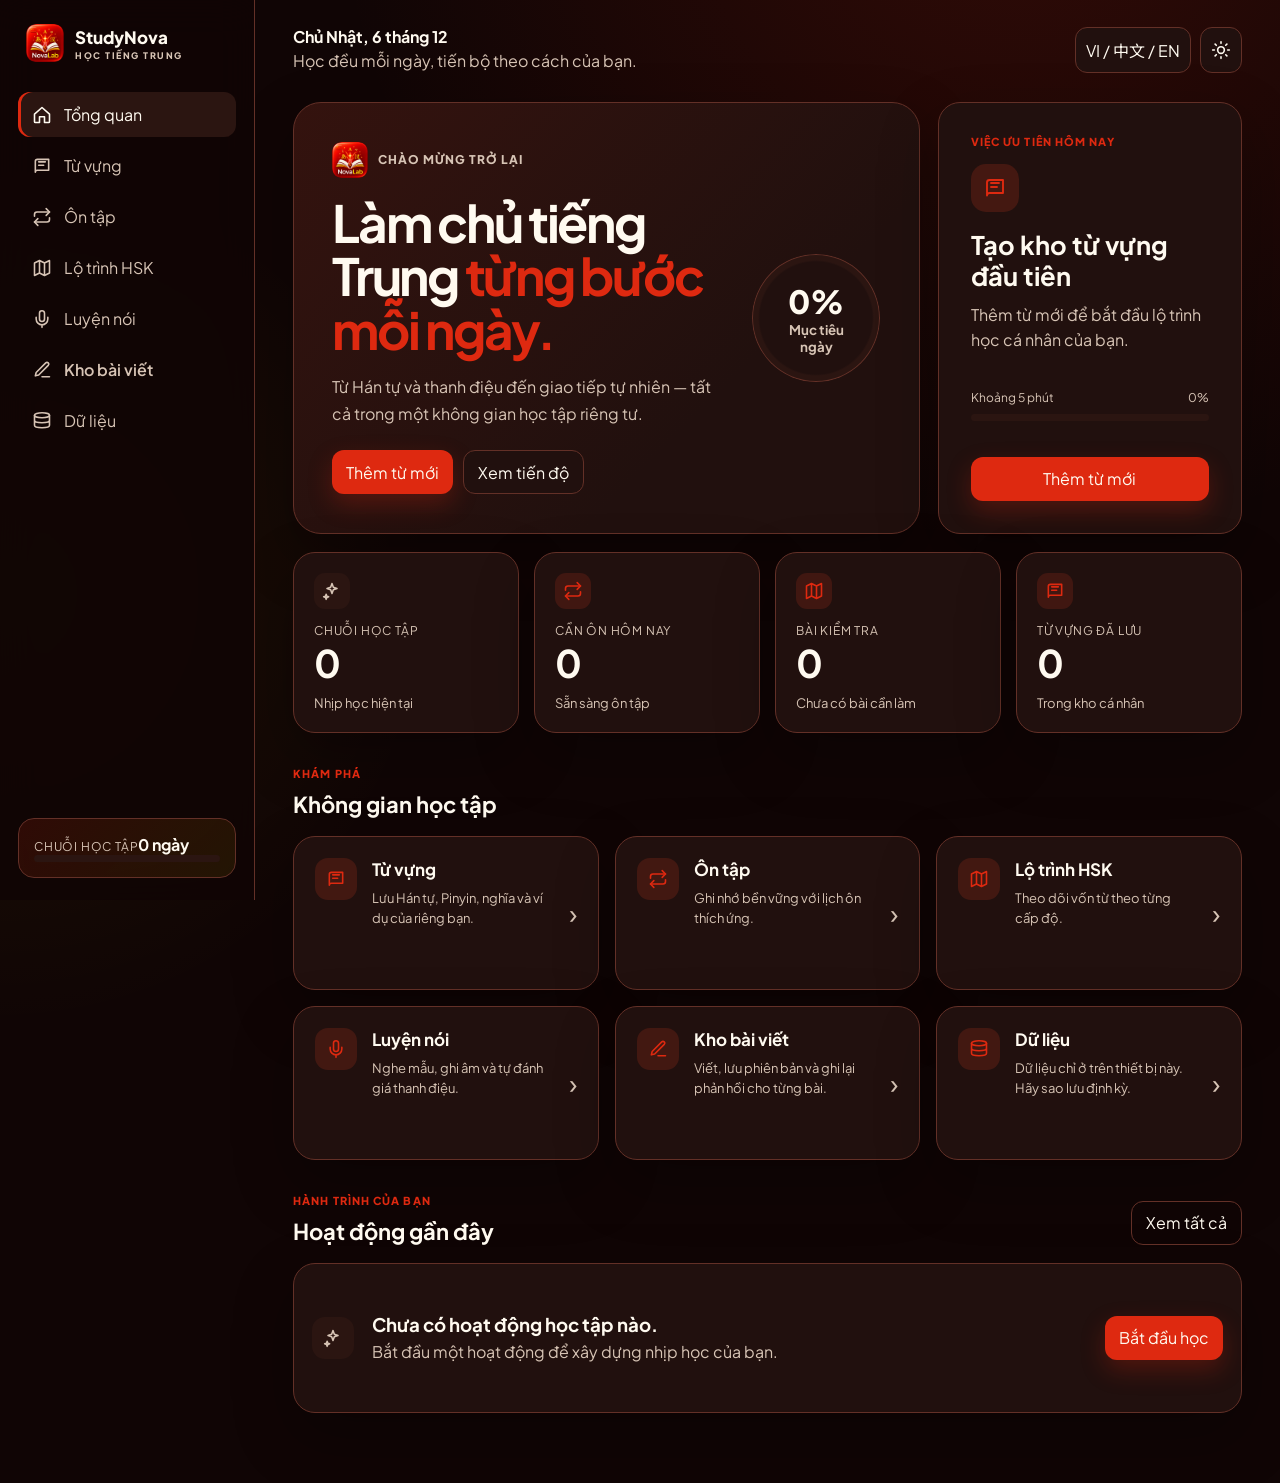
==== index.html @ 08e3bf05 "feat: add secure quick vocabulary import" ====
<!doctype html><html lang="vi"><head><meta charset="utf-8"><meta name="viewport" content="width=device-width,initial-scale=1"><meta name="theme-color" content="#DE2910"><meta name="description" content="StudyNova — học từ vựng, HSK, phát âm và viết tiếng Trung"><title>StudyNova</title><link rel="icon" type="image/png" sizes="192x192" href="novalab-chinese-4-icons/icon-192.png"><link rel="icon" type="image/png" sizes="512x512" href="novalab-chinese-4-icons/icon-512.png"><link rel="apple-touch-icon" sizes="180x180" href="novalab-chinese-4-icons/apple-touch-icon.png"><link rel="manifest" href="manifest.webmanifest"><link rel="stylesheet" href="assets/styles.css"><script src="assets/i18n.js"></script></head><body>
<div class="shell"><aside class="sidebar"><div class="brand"><img src="novalab-chinese-4-icons/icon-192.png" alt="NovaLab Chinese"><span>StudyNova<small data-brand-tagline>HỌC TIẾNG TRUNG</small></span></div><nav class="nav" data-nav></nav><div class="sidebar-foot"><div class="streak"><span class="label" data-t="home.streak">Chuỗi học tập</span><strong><span id="sideStreak">0</span> <span data-t="common.days">ngày</span></strong><div class="progress"><i id="weekProgress" style="width:0"></i></div></div></div></aside><main class="main"><header class="topbar"><div><b id="dateLabel"></b><p class="lead" data-t="home.localFirst">Học đều mỗi ngày, tiến bộ theo cách của bạn.</p></div><div class="top-actions"><div class="language-picker"><button class="icon-btn language-trigger" id="langBtn" data-t-title="common.language" data-t-aria-label="common.language" title="Ngôn ngữ" aria-expanded="false">VI / 中文 / EN</button><div class="language-menu" id="languageMenu" role="menu"><button data-language="vi" role="menuitemradio">Tiếng Việt</button><button data-language="zh" role="menuitemradio">中文</button><button data-language="en" role="menuitemradio">English</button></div></div><button class="icon-btn install-button" data-install-app hidden data-t="common.installApp" data-t-aria-label="common.installApp">Cài ứng dụng</button><button class="icon-btn" id="themeBtn" data-t-title="common.theme" data-t-aria-label="common.changeTheme" title="Giao diện" aria-label="Đổi giao diện"></button></div></header>
<section id="home" class="page active home-page">
  <div class="home-top">
    <article class="home-hero">
      <div class="home-hero-copy">
        <div class="hero-brand"><img src="novalab-chinese-4-icons/icon-192.png" alt=""><span data-t="home.welcome">CHÀO MỪNG TRỞ LẠI</span></div>
        <h1><span data-t="home.learnChinese">Làm chủ tiếng Trung</span> <span class="brand-accent" data-t="home.oneStep">từng bước mỗi ngày.</span></h1>
        <p class="lead" data-t="home.heroText">Từ Hán tự và thanh điệu đến giao tiếp tự nhiên — tất cả trong một không gian học tập riêng tư.</p>
        <div class="actions"><button class="btn primary" id="heroPrimary"></button><button class="btn" id="viewProgress" data-t="home.viewProgress">Xem tiến độ</button></div>
      </div>
      <div class="daily-ring" id="dailyRing" aria-label=""><span id="dailyPercent">0%</span><small data-t="home.dailyGoal">Mục tiêu ngày</small></div>
    </article>
    <aside class="priority-card card" id="priorityCard"></aside>
  </div>
  <div class="home-stats" id="homeStats"></div>
  <section class="home-section" id="learningSpaces"><div class="section-head"><div><span class="eyebrow" data-t="home.explore">Khám phá</span><h2 data-t="home.spaces">Không gian học tập</h2></div></div><div class="learning-grid" id="featureGrid"></div></section>
  <section class="home-section recent-section"><div class="section-head"><div><span class="eyebrow" data-t="home.yourJourney">Hành trình của bạn</span><h2 data-t="home.recentActivity">Hoạt động gần đây</h2></div><button class="btn ghost" id="viewAllActivity" data-t="home.viewAll">Xem tất cả</button></div><div class="card recent-card" id="recentActivity"></div></section>
</section>
<section id="learning" class="page"><div class="learning-intro card"><img class="learning-logo" src="novalab-chinese-4-icons/icon-192.png" alt="NovaLab Chinese"><span class="eyebrow" data-t="learning.eyebrow">TRUNG TÂM HỌC TẬP</span><h1 data-t="learning.title">Bạn muốn học gì hôm nay?</h1><p class="lead" data-t="learning.description">Chọn một không gian phù hợp với mục tiêu của bạn.</p></div><div class="section-head"><h2 data-t="home.spaces">Không gian học tập</h2></div><div class="learning-grid" id="learningCenterGrid"></div></section>
<section id="vocab" class="page"><div class="section-head"><div><h1 data-t="vocabulary.title">Từ vựng</h1><p class="lead" data-t="vocabulary.description">Lưu Hán tự, Pinyin, nghĩa và ví dụ của riêng bạn.</p></div><button class="btn primary" id="openWord" data-t="home.addWord">Thêm từ mới</button></div><input class="input" id="search" data-t-placeholder="vocabulary.search" placeholder="Tìm Hán tự, Pinyin hoặc nghĩa..."><div class="word-list" id="wordList"></div></section>
<section id="review" class="page"><div class="section-head"><div><h1 data-t="review.title">Ôn tập thông minh</h1><p class="lead" data-t="review.description">Ghi nhớ bền vững với lịch ôn thích ứng.</p></div></div><div class="card quiz" id="quizBox"></div></section>
<section id="hsk" class="page"><h1 data-t="hsk.title">Lộ trình HSK</h1><p class="lead" data-t="hsk.description">Theo dõi vốn từ theo từng cấp độ.</p><div class="grid" id="hskGrid" style="margin-top:24px"></div></section>
<section id="speaking" class="page"><h1 data-t="speaking.title">Phòng luyện nói</h1><p class="lead" data-t="speaking.description">Nghe mẫu, ghi âm và tự đánh giá thanh điệu.</p><div class="card" style="margin-top:24px"><div class="field"><label data-t="speaking.prompt">Câu luyện tập</label><select class="input" id="phrase"><option>你好，很高兴认识你。|Nǐ hǎo, hěn gāoxìng rènshi nǐ.</option><option>我每天都学习中文。|Wǒ měitiān dōu xuéxí Zhōngwén.</option><option>请问，地铁站怎么走？|Qǐngwèn, dìtiě zhàn zěnme zǒu?</option></select></div><h2 id="phraseHanzi" style="margin-top:28px"></h2><p class="pinyin" id="phrasePinyin"></p><div class="actions"><button class="btn primary" id="speakBtn" data-t="speaking.listen">Nghe mẫu</button><button class="btn" id="recordBtn" data-t="speaking.record">Ghi âm</button></div><div id="audioBox" style="margin-top:16px"></div></div></section>
<section id="data" class="page"><h1 data-t="data.title">Dữ liệu & sao lưu</h1><p class="lead" data-t="data.description">Dữ liệu chỉ ở trên thiết bị này. Hãy sao lưu định kỳ.</p><div class="grid" style="margin-top:24px"><div class="card"><h3 data-t="data.export">Xuất bản sao lưu</h3><p class="muted" data-t="data.exportDescription">Bao gồm từ vựng, bài viết và thiết lập.</p><button class="btn primary" id="exportBtn" data-t="data.download">Tải tệp JSON</button></div><div class="card"><h3 data-t="data.restore">Khôi phục dữ liệu</h3><p class="muted" data-t="data.restoreDescription">Nhập tệp sao lưu; dữ liệu hiện có được hợp nhất an toàn.</p><label class="btn"><span data-t="data.chooseFile">Chọn tệp</span><input type="file" id="importFile" accept="application/json" hidden></label></div><div class="card"><h3 data-t="data.storage">Lưu trữ trên thiết bị</h3><p class="muted" data-t="data.storageDescription">Lớp lưu trữ tách biệt, sẵn sàng mở rộng đồng bộ đám mây sau này.</p><b id="storageInfo"></b></div></div></section>
</main></div><nav class="mobile-nav" data-mobile-nav></nav><div class="toast" id="toast"></div>
<div class="modal" id="installModal" role="dialog" aria-modal="true" aria-labelledby="installTitle"><div class="modal-box install-dialog"><div class="section-head"><h2 id="installTitle" data-t="common.installTitle">Cài StudyNova Chinese</h2><button class="icon-btn" data-install-close data-t-aria-label="common.close" aria-label="Đóng">×</button></div><p class="lead" data-t="common.installInstructions">Để cài ứng dụng: nhấn nút Chia sẻ, sau đó chọn “Thêm vào Màn hình chính”.</p><div class="actions"><button class="btn primary" data-install-close data-t="common.close">Đóng</button></div></div></div><div class="action-sheet" id="addActionSheet" role="dialog" aria-modal="true" aria-labelledby="addActionTitle"><div class="action-sheet-box"><h2 id="addActionTitle" data-qi-t="addVocabulary">Thêm từ vựng</h2><button class="action-option" id="actionSingle"><span class="badge"><svg class="icon" viewBox="0 0 24 24"><path d="M12 5v14M5 12h14"/></svg></span><span data-qi-t="single">Thêm một từ</span></button><button class="action-option" id="actionQuick"><span class="badge"><svg class="icon" viewBox="0 0 24 24"><path d="M4 6h16M4 12h16M4 18h10"/></svg></span><span data-qi-t="title">Nhập nhanh</span></button><button class="action-option" id="actionImage"><span class="badge"><svg class="icon" viewBox="0 0 24 24"><rect x="3" y="4" width="18" height="16" rx="2"/><circle cx="9" cy="10" r="2"/><path d="m21 15-5-5L5 20"/></svg></span><span data-qi-t="imageImport">Nhập từ ảnh</span></button><button class="btn" data-action-close data-qi-t="close">Đóng</button></div></div>
<div class="modal quick-import-modal" id="quickImportModal" role="dialog" aria-modal="true" aria-labelledby="quickImportTitle"><div class="modal-box quick-import-box"><div class="section-head"><div><h2 id="quickImportTitle" data-qi-t="title">Nhập nhanh</h2><p class="lead" data-qi-t="description">Dán tối đa 200 mục, mỗi mục trên một dòng.</p></div><button class="icon-btn" data-quick-close data-qi-aria="close" aria-label="Đóng">×</button></div><div class="format-tabs" aria-label="Formats"><span data-qi-t="shortFormat">3 trường</span><span data-qi-t="standardFormat">5 trường</span><span data-qi-t="fullFormat">8 trường</span></div><div class="quick-input-wrap"><textarea class="input" id="quickImportInput" spellcheck="false" data-qi-placeholder="placeholder" placeholder="Hán tự | pinyin | nghĩa"></textarea><span id="quickLineCount">0 / 200</span></div><div class="quick-toolbar"><button class="btn" id="quickPaste" data-qi-t="paste">Dán</button><button class="btn" id="quickExample" data-qi-t="showExample">Xem ví dụ</button><button class="btn" id="quickClear" data-qi-t="clear">Xóa nội dung</button><button class="btn primary" id="quickPreview" data-qi-t="preview">Xem trước</button></div><div class="qi-summary" id="quickImportSummary" aria-live="polite"></div><section id="quickPreviewSection" hidden><div class="quick-filters"><button class="btn" data-quick-filter="all" data-qi-t="filterAll">Tất cả</button><button class="btn" data-quick-filter="valid" data-qi-t="filterValid">Hợp lệ</button><button class="btn" data-quick-filter="invalid" data-qi-t="filterInvalid">Lỗi</button><button class="btn" data-quick-filter="duplicate" data-qi-t="filterDuplicate">Trùng</button></div><div class="qi-preview-head"><span data-qi-t="status">Trạng thái</span><span data-qi-t="hanzi">Hán tự</span><span data-qi-t="pinyin">Pinyin</span><span data-qi-t="meaning">Nghĩa</span><span data-qi-t="topic">Chủ đề</span><span data-qi-t="partOfSpeech">Từ loại</span><span data-qi-t="hsk">HSK</span><span data-qi-t="example">Ví dụ</span><span data-qi-t="exampleTranslation">Dịch câu</span><span data-qi-t="actions">Hành động</span></div><div class="qi-preview" id="quickImportPreview"></div></section><div class="quick-footer"><button class="btn" data-quick-close data-qi-t="cancel">Hủy</button><button class="btn primary" id="quickImportCommit" data-qi-t="import">Nhập dữ liệu</button></div></div></div>
<div class="modal" id="imageImportModal" role="dialog" aria-modal="true" aria-labelledby="imageImportTitle"><div class="modal-box image-import-box"><div class="section-head"><div><h2 id="imageImportTitle" data-qi-t="imageImport">Nhập từ ảnh</h2><p class="lead" data-qi-t="imageGuide">Tải ảnh lên ChatGPT, dùng prompt dưới đây rồi dán kết quả trở lại.</p></div><button class="icon-btn" data-image-close data-qi-aria="close" aria-label="Đóng">×</button></div><label class="field"><span data-qi-t="promptLabel">Prompt mẫu</span><textarea class="input prompt-box" id="imagePrompt" readonly></textarea></label><button class="btn" id="copyImagePrompt" data-qi-t="copyPrompt">Sao chép prompt</button><label class="field"><span data-qi-t="pasteResult">Dán kết quả từ ChatGPT</span><textarea class="input" id="imageResult" spellcheck="false" data-qi-placeholder="placeholder"></textarea></label><div class="quick-footer"><button class="btn" data-image-close data-qi-t="cancel">Hủy</button><button class="btn primary" id="sendToQuick" data-qi-t="sendToQuick">Đưa vào Nhập nhanh</button></div></div></div>
<div class="modal" id="wordModal"><div class="modal-box"><div class="section-head"><h2 data-t="vocabulary.newWord">Từ mới</h2><button class="icon-btn" data-close data-t-aria-label="common.close" aria-label="Đóng">×</button></div><form id="wordForm" class="form-grid"><div class="field"><label>汉字</label><input class="input" name="hanzi" required></div><div class="field"><label>Pinyin</label><input class="input" name="pinyin" required></div><div class="field full"><label data-t="vocabulary.meaning">Nghĩa</label><input class="input" name="meaning" required></div><div class="field"><label>HSK</label><select class="input" name="hsk"><option value="1">HSK 1</option><option value="2">HSK 2</option><option value="3">HSK 3</option><option value="4">HSK 4</option><option value="5">HSK 5</option><option value="6">HSK 6</option></select></div><div class="field"><label data-t="vocabulary.topic">Chủ đề</label><input class="input" name="topic"></div><div class="field full"><label data-t="vocabulary.example">Ví dụ</label><textarea class="input" name="example"></textarea></div><div class="field full"><button class="btn primary" type="submit" data-t="vocabulary.save">Lưu từ</button></div></form></div></div>
<script src="assets/pwa.js"></script><script src="assets/quick-import.js"></script><script src="assets/app.js"></script></body></html>
---- assets/styles.css ----
@import url('https://fonts.googleapis.com/css2?family=Noto+Sans+SC:wght@400;500;600;700;800&family=Plus+Jakarta+Sans:wght@400;500;600;700;800&display=swap');
:root,[data-theme="dark"]{--bg:#100505;--bg-elevated:#180807;--surface:#21100e;--surface-2:#2b1511;--primary:#de2910;--primary-hover:#f13a20;--primary-pressed:#b91e0c;--accent:#ffde00;--accent-soft:#ffe866;--text:#fffaf0;--text-muted:#d7c4b5;--border:#633027;--focus:#ffde00;--surface2:var(--surface-2);--muted:var(--text-muted);--line:var(--border);--pink:#ffde00;--cyan:#ffe866;--green:#34d399;--danger:#fb7185;--shadow:0 24px 60px rgba(0,0,0,.28);--radius:22px}[data-theme="light"],body.light{--bg:#fff8f2;--bg-elevated:#ffffff;--surface:#fffdf9;--surface-2:#fbe9df;--primary:#cf2310;--primary-hover:#e9321b;--primary-pressed:#a91809;--accent:#b88600;--accent-soft:#fff0a6;--text:#2b100b;--text-muted:#75584f;--border:#e5b8aa;--focus:#b88600;--surface2:var(--surface-2);--muted:var(--text-muted);--line:var(--border);--shadow:0 24px 55px rgba(73,21,12,.1)}*{box-sizing:border-box}html{scroll-behavior:smooth}body{margin:0;font-family:"Plus Jakarta Sans",Manrope,"Noto Sans SC",sans-serif;background:radial-gradient(circle at 80% -10%,rgba(222,41,16,.16),transparent 36%),radial-gradient(circle at 0 40%,rgba(255,222,0,.06),transparent 28%),var(--bg);color:var(--text);min-height:100vh}button,input,select,textarea{font:inherit}.icon{width:20px;height:20px;fill:none;stroke:currentColor;stroke-width:1.9;stroke-linecap:round;stroke-linejoin:round}.shell{display:grid;grid-template-columns:255px 1fr;min-height:100vh}.sidebar{position:sticky;top:0;height:100vh;border-right:1px solid var(--line);padding:24px 18px;background:color-mix(in srgb,var(--bg) 88%,transparent);backdrop-filter:blur(18px)}.brand{display:flex;align-items:center;gap:11px;font-weight:800;font-size:17px;margin:0 8px 30px}.brand img{width:38px;height:38px}.brand small{display:block;color:var(--muted);font-size:9px;letter-spacing:1.5px;margin-top:2px}.nav{display:grid;gap:6px}.nav button,.nav a{border:0;background:transparent;color:var(--muted);display:flex;align-items:center;gap:12px;padding:12px 14px;border-radius:12px;text-decoration:none;cursor:pointer;font-weight:600;text-align:left}.nav button:hover,.nav button.active,.nav a:hover{color:var(--text);background:var(--surface2)}.nav button.active{box-shadow:inset 3px 0 var(--primary)}.sidebar-foot{position:absolute;bottom:22px;left:18px;right:18px}.streak{padding:15px;border:1px solid var(--line);border-radius:16px;background:linear-gradient(135deg,rgba(222,41,16,.15),rgba(255,222,0,.08))}.main{padding:26px 38px 70px;max-width:1500px;width:100%;margin:auto}.topbar{display:flex;justify-content:space-between;align-items:center;margin-bottom:28px}.top-actions{display:flex;gap:9px}.icon-btn,.btn{border:1px solid var(--line);background:var(--surface);color:var(--text);border-radius:12px;padding:10px 14px;display:inline-flex;align-items:center;justify-content:center;gap:8px;cursor:pointer;text-decoration:none;font-weight:700}.icon-btn{padding:10px}.btn.primary{border:0;background:var(--primary);color:#fffaf0;box-shadow:0 10px 25px rgba(222,41,16,.25)}.btn.ghost{background:transparent}.page{display:none;animation:rise .3s ease}.page.active{display:block}@keyframes rise{from{opacity:0;transform:translateY(6px)}}h1{font-size:clamp(29px,4vw,46px);letter-spacing:-1.8px;margin:0 0 9px}h2{font-size:22px;margin:0}h3{margin:0 0 8px}.lead{color:var(--muted);margin:0;line-height:1.7}.hero{display:grid;grid-template-columns:1.4fr .7fr;gap:20px;padding:30px;border:1px solid var(--line);border-radius:28px;background:linear-gradient(125deg,rgba(222,41,16,.14),rgba(17,21,33,.4) 50%,rgba(255,222,0,.06));overflow:hidden}.hero-word{font:800 110px "Noto Sans SC";line-height:1;color:transparent;-webkit-text-stroke:1px rgba(255,255,255,.23);text-align:center}.actions{display:flex;flex-wrap:wrap;gap:10px;margin-top:23px}.stats{display:grid;grid-template-columns:repeat(4,1fr);gap:15px;margin:20px 0}.card{background:var(--surface);border:1px solid var(--line);border-radius:var(--radius);padding:21px;box-shadow:var(--shadow)}.stat strong{font-size:28px;display:block;margin:8px 0}.label{font-size:12px;color:var(--muted);text-transform:uppercase;letter-spacing:.8px}.grid{display:grid;grid-template-columns:repeat(3,1fr);gap:16px}.feature{cursor:pointer;transition:.2s}.feature:hover{transform:translateY(-3px);border-color:color-mix(in srgb,var(--primary) 50%,var(--line))}.feature .badge{width:42px;height:42px;display:grid;place-items:center;border-radius:13px;background:rgba(222,41,16,.15);color:var(--accent-soft);margin-bottom:20px}.feature p{color:var(--muted);font-size:14px;line-height:1.55}.section-head{display:flex;justify-content:space-between;align-items:center;margin-bottom:18px}.form-grid{display:grid;grid-template-columns:repeat(2,1fr);gap:13px}.field{display:grid;gap:7px}.field.full{grid-column:1/-1}.field label{color:var(--muted);font-size:12px;font-weight:700}.input{width:100%;border:1px solid var(--line);background:var(--surface2);color:var(--text);border-radius:12px;padding:12px 13px;outline:none}.input:focus{border-color:var(--primary)}textarea.input{min-height:100px;resize:vertical}.word-list{display:grid;gap:10px;margin-top:18px}.word-row{display:grid;grid-template-columns:1.2fr 1fr 1.5fr auto;align-items:center;gap:12px;padding:14px 16px;background:var(--surface);border:1px solid var(--line);border-radius:15px}.hanzi{font:700 21px "Noto Sans SC"}.pinyin{color:var(--cyan)}.muted{color:var(--muted)}.progress{height:7px;background:var(--surface2);border-radius:9px;overflow:hidden}.progress i{height:100%;display:block;background:linear-gradient(90deg,var(--primary),var(--accent));border-radius:9px}.empty{text-align:center;padding:45px;color:var(--muted)}.empty .empty-icon{width:58px;height:58px;margin:auto auto 14px;border-radius:18px;background:var(--surface2);display:grid;place-items:center}.empty .icon{width:28px;height:28px}.toast{position:fixed;right:24px;bottom:24px;background:var(--text);color:var(--bg);padding:13px 18px;border-radius:13px;font-weight:700;box-shadow:var(--shadow);transform:translateY(90px);opacity:0;transition:.25s;z-index:20}.toast.show{transform:none;opacity:1}.modal{position:fixed;inset:0;background:rgba(0,0,0,.58);display:none;place-items:center;padding:20px;z-index:30;backdrop-filter:blur(8px)}.modal.open{display:grid}.modal-box{max-width:620px;width:100%;background:var(--surface);border:1px solid var(--line);border-radius:24px;padding:25px;max-height:90vh;overflow:auto}.quiz{text-align:center;padding:40px}.quiz .hanzi{font-size:70px}.mobile-nav{display:none}.vault-layout{display:grid;grid-template-columns:1fr 1fr;gap:18px}.essay{white-space:pre-wrap;line-height:1.8}@media(max-width:900px){.shell{display:block}.sidebar{display:none}.main{padding:20px 18px 100px}.hero{grid-template-columns:1fr}.hero-word{display:none}.stats{grid-template-columns:repeat(2,1fr)}.grid{grid-template-columns:1fr 1fr}.mobile-nav{position:fixed;display:flex;bottom:0;left:0;right:0;z-index:10;background:color-mix(in srgb,var(--bg) 92%,transparent);border-top:1px solid var(--line);backdrop-filter:blur(16px);justify-content:space-around;padding:8px}.mobile-nav button{background:transparent;border:0;color:var(--muted);padding:7px;display:grid;justify-items:center;gap:3px;font-size:9px}.mobile-nav .icon{width:21px}.mobile-nav button.active{color:var(--primary)}}@media(max-width:600px){.grid,.form-grid,.vault-layout{grid-template-columns:1fr}.field.full{grid-column:auto}.word-row{grid-template-columns:1fr auto}.word-row .meaning{grid-column:1/-1}.stats{gap:9px}.card{padding:17px}.topbar .lead{display:none}}

.brand img{object-fit:contain;border-radius:9px}.brand-accent{color:var(--primary)}.btn,.icon-btn,.nav button,.language-menu button{min-height:44px;font:inherit}.btn:hover,.icon-btn:hover{border-color:var(--primary);background:var(--surface-2)}.btn.primary:hover{background:var(--primary-hover)}.btn.primary:active{background:var(--primary-pressed)}button:disabled{opacity:.48;cursor:not-allowed}.btn:focus-visible,.icon-btn:focus-visible,.nav button:focus-visible,.nav a:focus-visible,.input:focus-visible,.language-menu button:focus-visible{outline:3px solid var(--focus);outline-offset:2px}.language-picker{position:relative}.language-menu{display:none;position:absolute;right:0;top:calc(100% + 8px);z-index:40;min-width:170px;padding:6px;border:1px solid var(--border);border-radius:14px;background:var(--surface);box-shadow:var(--shadow)}.language-menu.open{display:grid}.language-menu button{border:0;border-radius:9px;padding:9px 12px;text-align:left;color:var(--text);background:transparent;cursor:pointer}.language-menu button[aria-checked="true"]{background:var(--surface-2);box-shadow:inset 3px 0 var(--primary)}.install-button{white-space:nowrap}.install-button[hidden]{display:none}.install-dialog{max-width:520px}.offline{min-height:100vh;display:grid;place-content:center;justify-items:center;gap:18px;padding:24px;text-align:center}.offline img{width:128px;height:128px;object-fit:contain;border-radius:24px}:lang(zh),[lang="zh-CN"]{font-family:"Noto Sans SC","Microsoft YaHei","PingFang SC",sans-serif}@media(max-width:600px){.language-trigger{width:44px;overflow:hidden;font-size:0}.language-trigger:before{content:"文";font:700 16px "Noto Sans SC",sans-serif}.install-button{font-size:12px;padding:8px}.top-actions{gap:6px}.topbar{align-items:flex-start}}
/* Home dashboard */
.home-page,.home-page *,.home-top>*,.home-section,.learning-grid>*{min-width:0}.home-page{max-width:100%;overflow-wrap:anywhere}.home-top{display:grid;grid-template-columns:repeat(12,minmax(0,1fr));gap:18px;align-items:stretch}.home-hero{grid-column:span 8;display:grid;grid-template-columns:minmax(0,1fr) auto;align-items:center;gap:24px;padding:clamp(24px,3vw,42px);border:1px solid var(--border);border-radius:28px;background:linear-gradient(135deg,color-mix(in srgb,var(--primary) 10%,var(--surface)),var(--surface) 68%);box-shadow:var(--shadow);overflow:hidden}.home-hero-copy{max-width:720px}.hero-brand{display:flex;align-items:center;gap:10px;color:var(--text-muted);font-size:12px;font-weight:800;letter-spacing:.08em}.hero-brand img{width:36px;height:36px;object-fit:contain;border-radius:9px}.home-hero h1{max-width:780px;margin:18px 0 16px;font-size:clamp(2rem,4vw,3.75rem);line-height:1.05;letter-spacing:-.045em}.home-hero .lead{max-width:64ch;display:-webkit-box;-webkit-box-orient:vertical;-webkit-line-clamp:3;overflow:hidden}.daily-ring{--daily-progress:0deg;width:clamp(112px,10vw,144px);aspect-ratio:1;display:grid;place-content:center;justify-items:center;flex:none;border-radius:50%;background:radial-gradient(circle,var(--surface) 62%,transparent 64%),conic-gradient(var(--primary) var(--daily-progress),var(--surface-2) 0);box-shadow:inset 0 0 0 1px var(--border)}.daily-ring:after{content:"";position:absolute}.daily-ring span{font-size:clamp(22px,3vw,32px);font-weight:800}.daily-ring small{max-width:78px;text-align:center;color:var(--text-muted);font-weight:700}.daily-ring.complete{background:radial-gradient(circle,var(--surface) 62%,transparent 64%),conic-gradient(var(--accent) var(--daily-progress),var(--surface-2) 0)}.priority-card{grid-column:span 4;display:flex;flex-direction:column;align-items:flex-start;padding:clamp(22px,2.5vw,32px)}.eyebrow{display:block;margin-bottom:10px;color:var(--primary);font-size:11px;font-weight:800;letter-spacing:.1em;text-transform:uppercase}.priority-icon{width:48px;height:48px;display:grid;place-items:center;margin:6px 0 18px;border-radius:15px;background:color-mix(in srgb,var(--primary) 14%,var(--surface-2));color:var(--primary)}.priority-icon .icon{width:24px;height:24px}.priority-card h2{font-size:clamp(20px,2vw,27px);line-height:1.2}.priority-card>p{display:-webkit-box;margin:10px 0 20px;line-height:1.6;-webkit-box-orient:vertical;-webkit-line-clamp:2;overflow:hidden}.priority-meta{width:100%;display:flex;justify-content:space-between;gap:12px;margin-top:auto;margin-bottom:9px;color:var(--text-muted);font-size:12px}.priority-card>.progress{width:100%;margin-bottom:18px}.priority-action{width:100%;margin-top:auto}.home-stats{display:grid;grid-template-columns:repeat(4,minmax(0,1fr));gap:15px;margin:18px 0 34px}.home-stat{min-height:168px;display:flex;flex-direction:column;align-items:flex-start;padding:20px;text-align:left;color:var(--text);font:inherit;cursor:pointer;transition:transform .2s ease,border-color .2s ease,background .2s ease}.home-stat:hover{transform:translateY(-2px);border-color:color-mix(in srgb,var(--primary) 55%,var(--border))}.home-stat .stat-icon{width:36px;height:36px;display:grid;place-items:center;margin-bottom:14px;border-radius:11px;background:color-mix(in srgb,var(--primary) 12%,var(--surface-2));color:var(--primary)}.home-stat .stat-icon.inactive{color:var(--text-muted);background:var(--surface-2)}.home-stat strong{margin:6px 0 12px;font-size:clamp(28px,3vw,38px);line-height:1}.home-stat>.muted{margin-top:auto;font-size:13px;line-height:1.4}.home-section{margin-top:34px}.home-section .section-head{align-items:end}.learning-grid{display:grid;grid-template-columns:repeat(3,minmax(0,1fr));gap:16px}.feature{width:100%;min-height:154px;display:grid;grid-template-columns:auto minmax(0,1fr) auto;align-items:start;gap:15px;padding:21px;text-align:left;color:var(--text);font:inherit}.feature .badge{grid-column:1;width:42px;height:42px;margin:0;display:grid;place-items:center;border-radius:13px;background:color-mix(in srgb,var(--primary) 13%,var(--surface-2));color:var(--primary)}.feature-copy{display:flex;min-width:0;flex-direction:column;gap:8px}.feature-copy strong{font-size:17px}.feature-copy>span{display:-webkit-box;color:var(--text-muted);font-size:13px;line-height:1.55;-webkit-box-orient:vertical;-webkit-line-clamp:2;overflow:hidden}.feature-arrow{align-self:center;color:var(--text-muted);font-size:28px;transition:transform .2s ease}.feature:hover{transform:translateY(-2px)}.feature:hover .feature-arrow{transform:translateX(2px);color:var(--primary)}.recent-card{min-height:150px;padding:18px}.recent-empty{min-height:112px;display:grid;grid-template-columns:auto minmax(0,1fr) auto;align-items:center;gap:18px}.recent-empty .badge,.activity-item .badge{width:42px;height:42px;display:grid;place-items:center;border-radius:13px;background:var(--surface-2);color:var(--text-muted)}.recent-empty h3,.recent-empty p{margin:0}.recent-empty p{margin-top:5px}.activity-list{display:grid}.activity-item{display:grid;grid-template-columns:auto minmax(0,1fr) auto;align-items:center;gap:14px;padding:12px}.activity-item+.activity-item{border-top:1px solid var(--border)}.activity-item>div{display:grid;gap:4px}.activity-item>div span,.activity-item time{color:var(--text-muted);font-size:12px}.learning-intro{margin-bottom:28px;padding:clamp(24px,4vw,44px);background:linear-gradient(135deg,color-mix(in srgb,var(--primary) 9%,var(--surface)),var(--surface))}.learning-logo{width:58px;height:58px;margin-bottom:18px;object-fit:contain;border-radius:14px}.learning-intro h1{max-width:850px}.learning-intro .lead{max-width:65ch}
@media(max-width:1100px){.home-hero{grid-column:span 7}.priority-card{grid-column:span 5}.daily-ring{display:none}.learning-grid{grid-template-columns:repeat(2,minmax(0,1fr))}}
@media(max-width:760px){.home-top{grid-template-columns:1fr}.home-hero,.priority-card{grid-column:1}.home-hero{grid-template-columns:1fr;padding:24px}.daily-ring{display:none}.home-stats{grid-template-columns:repeat(2,minmax(0,1fr))}.learning-grid{grid-template-columns:repeat(2,minmax(0,1fr))}.recent-empty{grid-template-columns:auto minmax(0,1fr)}.recent-empty .btn{grid-column:1/-1;width:100%}}
@media(max-width:480px){.home-hero h1{font-size:clamp(2rem,12vw,2.65rem)}.home-hero .actions{display:grid}.home-hero .btn{width:100%}.home-stats{gap:9px}.home-stat{min-height:158px;padding:15px}.learning-grid{grid-template-columns:1fr}.feature{min-height:136px}.section-head{gap:10px}.recent-section .section-head{align-items:flex-end}.recent-section .section-head .btn{padding-inline:10px}}
@media(prefers-reduced-motion:reduce){html{scroll-behavior:auto}.page,.feature,.feature-arrow,.home-stat,.btn,.icon-btn{animation:none!important;transition:none!important}}
@media(max-width:1180px){.home-top{grid-template-columns:1fr}.home-hero,.priority-card{grid-column:1}.priority-card{min-height:0}}
@media(max-width:1050px){.home-stats{grid-template-columns:repeat(2,minmax(0,1fr))}}

/* Quick vocabulary import */
.action-sheet{position:fixed;inset:0;z-index:35;display:none;align-items:flex-end;justify-content:center;padding:20px 20px 84px;background:rgba(0,0,0,.5);backdrop-filter:blur(5px)}.action-sheet.open{display:flex}.action-sheet-box{width:min(440px,100%);display:grid;gap:8px;padding:18px;border:1px solid var(--border);border-radius:22px;background:var(--surface);box-shadow:var(--shadow)}.action-sheet-box h2{padding:4px 4px 10px}.action-option{min-height:56px;display:flex;align-items:center;gap:13px;padding:10px 12px;border:1px solid transparent;border-radius:13px;background:var(--surface-2);color:var(--text);font:inherit;font-weight:700;cursor:pointer;text-align:left}.action-option:hover{border-color:var(--primary)}.action-option .badge{width:36px;height:36px;display:grid;place-items:center;border-radius:10px;background:color-mix(in srgb,var(--primary) 15%,var(--surface));color:var(--primary)}.quick-import-box{max-width:min(1400px,96vw);height:min(92vh,960px);display:flex;flex-direction:column;overflow:hidden}.quick-import-box>.section-head{flex:none}.format-tabs,.quick-toolbar,.quick-filters,.quick-footer{display:flex;flex-wrap:wrap;gap:8px}.format-tabs{margin-bottom:12px}.format-tabs span{padding:7px 10px;border-radius:9px;background:var(--surface-2);color:var(--text-muted);font-size:12px;font-weight:700}.quick-input-wrap{position:relative;flex:none}.quick-input-wrap textarea{min-height:180px;max-height:32vh;padding-bottom:34px;white-space:pre;overflow:auto;font:inherit}.quick-input-wrap>span{position:absolute;right:12px;bottom:10px;padding:3px 7px;border-radius:7px;background:var(--surface);color:var(--text-muted);font-size:11px}.quick-toolbar{margin:10px 0}.qi-summary{display:grid;grid-template-columns:repeat(5,minmax(0,1fr));gap:8px;margin:4px 0 12px}.qi-metric{min-width:0;padding:10px;border:1px solid var(--border);border-radius:11px;background:var(--surface-2)}.qi-metric strong{display:block;font-size:20px}.qi-metric span{display:block;margin-top:4px;color:var(--text-muted);font-size:11px;overflow-wrap:anywhere}#quickPreviewSection{min-height:0;overflow:auto;border-top:1px solid var(--border);padding-top:12px}.quick-filters{position:sticky;top:0;z-index:2;padding-bottom:10px;background:var(--surface)}.qi-preview-head,.qi-row{display:grid;grid-template-columns:130px repeat(3,minmax(130px,1fr)) repeat(2,minmax(110px,.8fr)) 90px repeat(2,minmax(160px,1.2fr)) 150px;gap:7px;min-width:1320px;align-items:start}.qi-preview-head{padding:8px;color:var(--text-muted);font-size:11px;font-weight:800}.qi-row{padding:8px;border-top:1px solid var(--border)}.qi-row.invalid{background:color-mix(in srgb,var(--danger) 7%,transparent)}.qi-row.duplicate{background:color-mix(in srgb,var(--accent) 7%,transparent)}.qi-row.warning{background:color-mix(in srgb,var(--accent) 5%,transparent)}.qi-status{font-size:12px;font-weight:800}.qi-errors{display:block;margin-top:5px;color:var(--text-muted);font-weight:500;line-height:1.35}.qi-cell-input{width:100%;min-width:0;padding:8px;border:1px solid var(--border);border-radius:8px;background:var(--surface-2);color:var(--text);font:inherit;font-size:12px}.qi-row-actions{display:flex;gap:5px}.qi-row-actions select{min-width:95px;padding:7px;font-size:11px}.quick-footer{flex:none;justify-content:flex-end;margin-top:12px;padding-top:12px;border-top:1px solid var(--border)}.image-import-box{max-width:760px}.image-import-box .field{margin:14px 0}.prompt-box{min-height:220px;font-size:12px;line-height:1.5}.image-import-box #imageResult{min-height:150px}.toast{display:flex;align-items:center;gap:12px}.toast-action{min-height:36px;border:1px solid currentColor;border-radius:8px;background:transparent;color:inherit;font:inherit;font-weight:800;cursor:pointer}
@media(max-width:700px){.quick-import-modal{padding:8px}.quick-import-box{width:100%;height:calc(100dvh - 82px);max-height:none;padding:16px;border-radius:18px}.quick-import-box .section-head .lead{display:block}.quick-input-wrap textarea{min-height:145px;white-space:pre-wrap}.qi-summary{grid-template-columns:repeat(2,minmax(0,1fr))}.quick-toolbar .btn,.quick-filters .btn{flex:1 1 auto}.qi-preview-head{display:none}.qi-row{min-width:0;grid-template-columns:repeat(2,minmax(0,1fr));gap:9px;margin:10px 0;padding:13px;border:1px solid var(--border);border-radius:13px}.qi-status,.qi-row-actions{grid-column:1/-1}.qi-cell-input{min-height:40px}.qi-row-actions{justify-content:space-between}.quick-footer .btn{flex:1}.action-sheet{padding-inline:10px}.toast{left:12px;right:12px;bottom:82px;max-width:calc(100% - 24px)}}
.qi-limit-warning{grid-column:1/-1;margin:0;padding:9px 11px;border:1px solid var(--danger);border-radius:9px;color:var(--danger);font-size:12px;font-weight:700}
.qi-cell{display:block;min-width:0}.qi-cell>small{display:none;margin-bottom:4px;color:var(--text-muted);font-size:10px;font-weight:700}@media(max-width:700px){.qi-cell>small{display:block}}
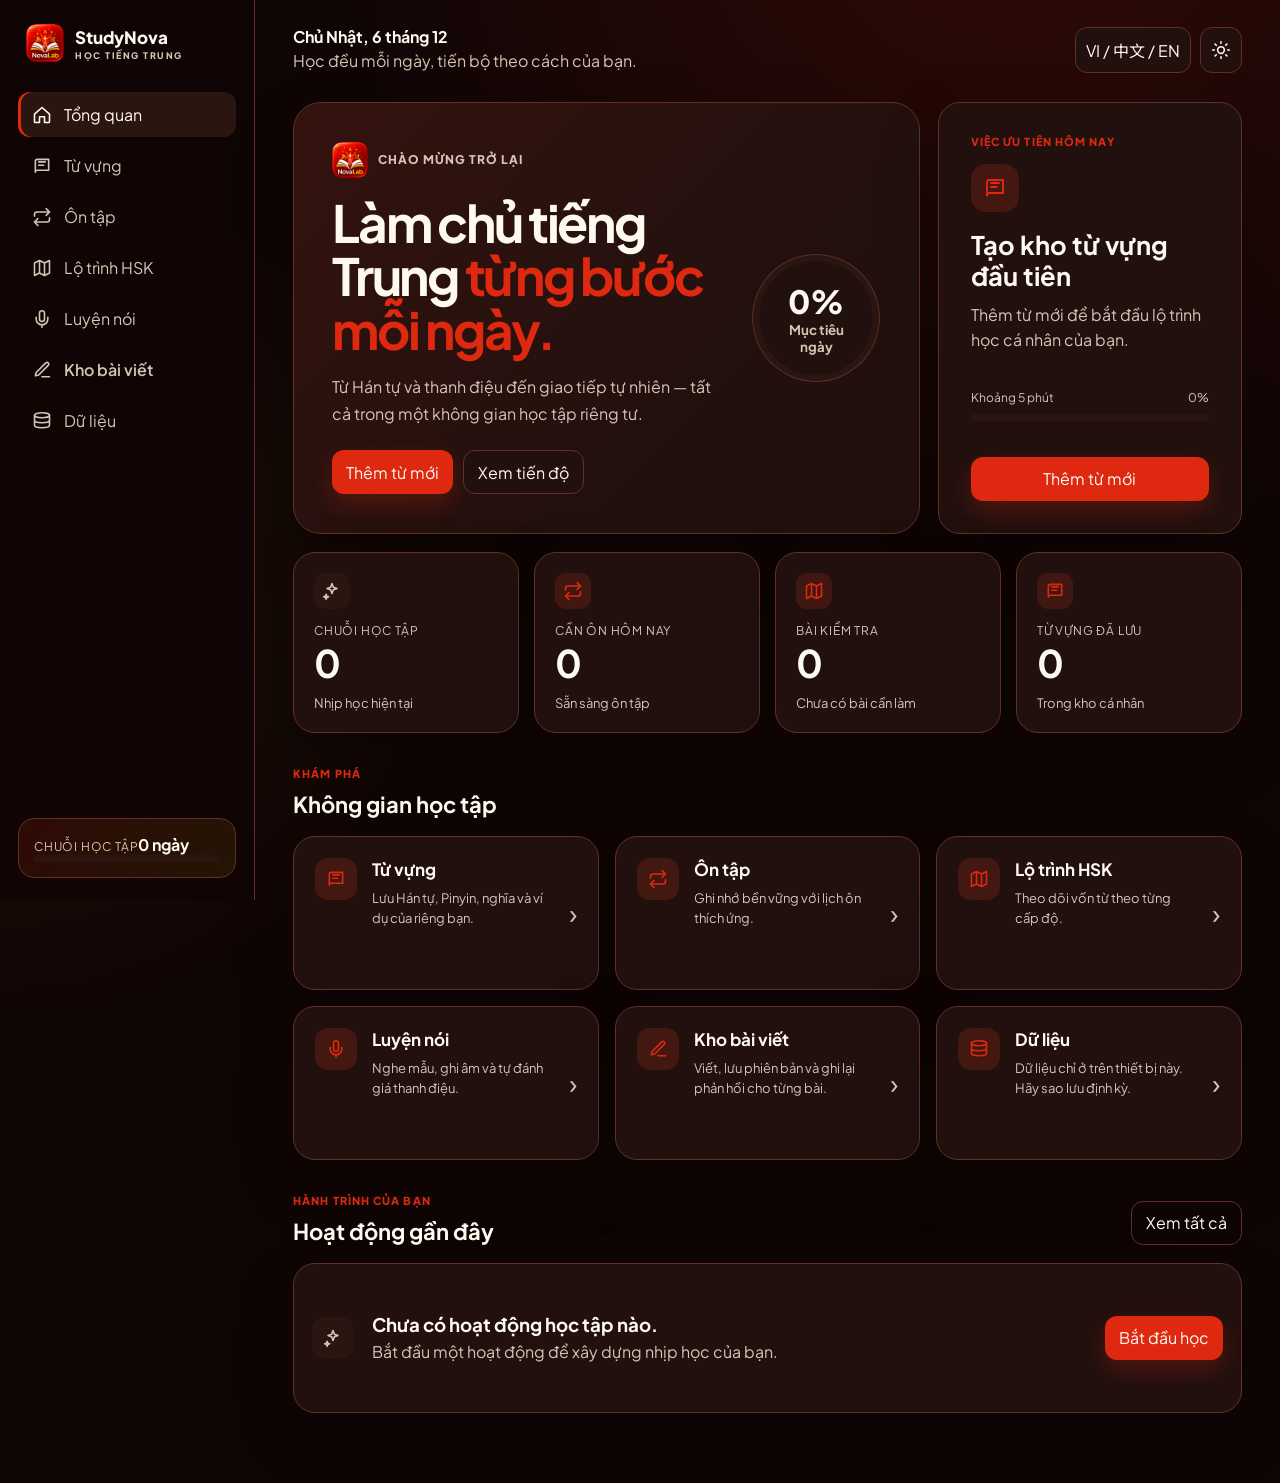
==== commit e75ba9c9: "feat: overhaul tablet and mobile interface" ====
--- a/index.html
+++ b/index.html
@@ -1,4 +1,4 @@
-<!doctype html><html lang="vi"><head><meta charset="utf-8"><meta name="viewport" content="width=device-width,initial-scale=1"><meta name="theme-color" content="#DE2910"><meta name="description" content="StudyNova — học từ vựng, HSK, phát âm và viết tiếng Trung"><title>StudyNova</title><link rel="icon" type="image/png" sizes="192x192" href="novalab-chinese-4-icons/icon-192.png"><link rel="icon" type="image/png" sizes="512x512" href="novalab-chinese-4-icons/icon-512.png"><link rel="apple-touch-icon" sizes="180x180" href="novalab-chinese-4-icons/apple-touch-icon.png"><link rel="manifest" href="manifest.webmanifest"><link rel="stylesheet" href="assets/styles.css"><script src="assets/i18n.js"></script></head><body>
+<!doctype html><html lang="vi"><head><meta charset="utf-8"><meta name="viewport" content="width=device-width,initial-scale=1"><meta name="theme-color" content="#DE2910"><meta name="description" content="StudyNova — học từ vựng, HSK, phát âm và viết tiếng Trung"><title>StudyNova</title><link rel="icon" type="image/png" sizes="192x192" href="novalab-chinese-4-icons/icon-192.png"><link rel="icon" type="image/png" sizes="512x512" href="novalab-chinese-4-icons/icon-512.png"><link rel="apple-touch-icon" sizes="180x180" href="novalab-chinese-4-icons/apple-touch-icon.png"><link rel="manifest" href="manifest.webmanifest"><link rel="stylesheet" href="assets/styles.css?v=6"><script src="assets/i18n.js"></script></head><body>
 <div class="shell"><aside class="sidebar"><div class="brand"><img src="novalab-chinese-4-icons/icon-192.png" alt="NovaLab Chinese"><span>StudyNova<small data-brand-tagline>HỌC TIẾNG TRUNG</small></span></div><nav class="nav" data-nav></nav><div class="sidebar-foot"><div class="streak"><span class="label" data-t="home.streak">Chuỗi học tập</span><strong><span id="sideStreak">0</span> <span data-t="common.days">ngày</span></strong><div class="progress"><i id="weekProgress" style="width:0"></i></div></div></div></aside><main class="main"><header class="topbar"><div><b id="dateLabel"></b><p class="lead" data-t="home.localFirst">Học đều mỗi ngày, tiến bộ theo cách của bạn.</p></div><div class="top-actions"><div class="language-picker"><button class="icon-btn language-trigger" id="langBtn" data-t-title="common.language" data-t-aria-label="common.language" title="Ngôn ngữ" aria-expanded="false">VI / 中文 / EN</button><div class="language-menu" id="languageMenu" role="menu"><button data-language="vi" role="menuitemradio">Tiếng Việt</button><button data-language="zh" role="menuitemradio">中文</button><button data-language="en" role="menuitemradio">English</button></div></div><button class="icon-btn install-button" data-install-app hidden data-t="common.installApp" data-t-aria-label="common.installApp">Cài ứng dụng</button><button class="icon-btn" id="themeBtn" data-t-title="common.theme" data-t-aria-label="common.changeTheme" title="Giao diện" aria-label="Đổi giao diện"></button></div></header>
 <section id="home" class="page active home-page">
   <div class="home-top">
@@ -24,8 +24,5 @@
 <section id="speaking" class="page"><h1 data-t="speaking.title">Phòng luyện nói</h1><p class="lead" data-t="speaking.description">Nghe mẫu, ghi âm và tự đánh giá thanh điệu.</p><div class="card" style="margin-top:24px"><div class="field"><label data-t="speaking.prompt">Câu luyện tập</label><select class="input" id="phrase"><option>你好，很高兴认识你。|Nǐ hǎo, hěn gāoxìng rènshi nǐ.</option><option>我每天都学习中文。|Wǒ měitiān dōu xuéxí Zhōngwén.</option><option>请问，地铁站怎么走？|Qǐngwèn, dìtiě zhàn zěnme zǒu?</option></select></div><h2 id="phraseHanzi" style="margin-top:28px"></h2><p class="pinyin" id="phrasePinyin"></p><div class="actions"><button class="btn primary" id="speakBtn" data-t="speaking.listen">Nghe mẫu</button><button class="btn" id="recordBtn" data-t="speaking.record">Ghi âm</button></div><div id="audioBox" style="margin-top:16px"></div></div></section>
 <section id="data" class="page"><h1 data-t="data.title">Dữ liệu & sao lưu</h1><p class="lead" data-t="data.description">Dữ liệu chỉ ở trên thiết bị này. Hãy sao lưu định kỳ.</p><div class="grid" style="margin-top:24px"><div class="card"><h3 data-t="data.export">Xuất bản sao lưu</h3><p class="muted" data-t="data.exportDescription">Bao gồm từ vựng, bài viết và thiết lập.</p><button class="btn primary" id="exportBtn" data-t="data.download">Tải tệp JSON</button></div><div class="card"><h3 data-t="data.restore">Khôi phục dữ liệu</h3><p class="muted" data-t="data.restoreDescription">Nhập tệp sao lưu; dữ liệu hiện có được hợp nhất an toàn.</p><label class="btn"><span data-t="data.chooseFile">Chọn tệp</span><input type="file" id="importFile" accept="application/json" hidden></label></div><div class="card"><h3 data-t="data.storage">Lưu trữ trên thiết bị</h3><p class="muted" data-t="data.storageDescription">Lớp lưu trữ tách biệt, sẵn sàng mở rộng đồng bộ đám mây sau này.</p><b id="storageInfo"></b></div></div></section>
 </main></div><nav class="mobile-nav" data-mobile-nav></nav><div class="toast" id="toast"></div>
-<div class="modal" id="installModal" role="dialog" aria-modal="true" aria-labelledby="installTitle"><div class="modal-box install-dialog"><div class="section-head"><h2 id="installTitle" data-t="common.installTitle">Cài StudyNova Chinese</h2><button class="icon-btn" data-install-close data-t-aria-label="common.close" aria-label="Đóng">×</button></div><p class="lead" data-t="common.installInstructions">Để cài ứng dụng: nhấn nút Chia sẻ, sau đó chọn “Thêm vào Màn hình chính”.</p><div class="actions"><button class="btn primary" data-install-close data-t="common.close">Đóng</button></div></div></div><div class="action-sheet" id="addActionSheet" role="dialog" aria-modal="true" aria-labelledby="addActionTitle"><div class="action-sheet-box"><h2 id="addActionTitle" data-qi-t="addVocabulary">Thêm từ vựng</h2><button class="action-option" id="actionSingle"><span class="badge"><svg class="icon" viewBox="0 0 24 24"><path d="M12 5v14M5 12h14"/></svg></span><span data-qi-t="single">Thêm một từ</span></button><button class="action-option" id="actionQuick"><span class="badge"><svg class="icon" viewBox="0 0 24 24"><path d="M4 6h16M4 12h16M4 18h10"/></svg></span><span data-qi-t="title">Nhập nhanh</span></button><button class="action-option" id="actionImage"><span class="badge"><svg class="icon" viewBox="0 0 24 24"><rect x="3" y="4" width="18" height="16" rx="2"/><circle cx="9" cy="10" r="2"/><path d="m21 15-5-5L5 20"/></svg></span><span data-qi-t="imageImport">Nhập từ ảnh</span></button><button class="btn" data-action-close data-qi-t="close">Đóng</button></div></div>
-<div class="modal quick-import-modal" id="quickImportModal" role="dialog" aria-modal="true" aria-labelledby="quickImportTitle"><div class="modal-box quick-import-box"><div class="section-head"><div><h2 id="quickImportTitle" data-qi-t="title">Nhập nhanh</h2><p class="lead" data-qi-t="description">Dán tối đa 200 mục, mỗi mục trên một dòng.</p></div><button class="icon-btn" data-quick-close data-qi-aria="close" aria-label="Đóng">×</button></div><div class="format-tabs" aria-label="Formats"><span data-qi-t="shortFormat">3 trường</span><span data-qi-t="standardFormat">5 trường</span><span data-qi-t="fullFormat">8 trường</span></div><div class="quick-input-wrap"><textarea class="input" id="quickImportInput" spellcheck="false" data-qi-placeholder="placeholder" placeholder="Hán tự | pinyin | nghĩa"></textarea><span id="quickLineCount">0 / 200</span></div><div class="quick-toolbar"><button class="btn" id="quickPaste" data-qi-t="paste">Dán</button><button class="btn" id="quickExample" data-qi-t="showExample">Xem ví dụ</button><button class="btn" id="quickClear" data-qi-t="clear">Xóa nội dung</button><button class="btn primary" id="quickPreview" data-qi-t="preview">Xem trước</button></div><div class="qi-summary" id="quickImportSummary" aria-live="polite"></div><section id="quickPreviewSection" hidden><div class="quick-filters"><button class="btn" data-quick-filter="all" data-qi-t="filterAll">Tất cả</button><button class="btn" data-quick-filter="valid" data-qi-t="filterValid">Hợp lệ</button><button class="btn" data-quick-filter="invalid" data-qi-t="filterInvalid">Lỗi</button><button class="btn" data-quick-filter="duplicate" data-qi-t="filterDuplicate">Trùng</button></div><div class="qi-preview-head"><span data-qi-t="status">Trạng thái</span><span data-qi-t="hanzi">Hán tự</span><span data-qi-t="pinyin">Pinyin</span><span data-qi-t="meaning">Nghĩa</span><span data-qi-t="topic">Chủ đề</span><span data-qi-t="partOfSpeech">Từ loại</span><span data-qi-t="hsk">HSK</span><span data-qi-t="example">Ví dụ</span><span data-qi-t="exampleTranslation">Dịch câu</span><span data-qi-t="actions">Hành động</span></div><div class="qi-preview" id="quickImportPreview"></div></section><div class="quick-footer"><button class="btn" data-quick-close data-qi-t="cancel">Hủy</button><button class="btn primary" id="quickImportCommit" data-qi-t="import">Nhập dữ liệu</button></div></div></div>
-<div class="modal" id="imageImportModal" role="dialog" aria-modal="true" aria-labelledby="imageImportTitle"><div class="modal-box image-import-box"><div class="section-head"><div><h2 id="imageImportTitle" data-qi-t="imageImport">Nhập từ ảnh</h2><p class="lead" data-qi-t="imageGuide">Tải ảnh lên ChatGPT, dùng prompt dưới đây rồi dán kết quả trở lại.</p></div><button class="icon-btn" data-image-close data-qi-aria="close" aria-label="Đóng">×</button></div><label class="field"><span data-qi-t="promptLabel">Prompt mẫu</span><textarea class="input prompt-box" id="imagePrompt" readonly></textarea></label><button class="btn" id="copyImagePrompt" data-qi-t="copyPrompt">Sao chép prompt</button><label class="field"><span data-qi-t="pasteResult">Dán kết quả từ ChatGPT</span><textarea class="input" id="imageResult" spellcheck="false" data-qi-placeholder="placeholder"></textarea></label><div class="quick-footer"><button class="btn" data-image-close data-qi-t="cancel">Hủy</button><button class="btn primary" id="sendToQuick" data-qi-t="sendToQuick">Đưa vào Nhập nhanh</button></div></div></div>
-<div class="modal" id="wordModal"><div class="modal-box"><div class="section-head"><h2 data-t="vocabulary.newWord">Từ mới</h2><button class="icon-btn" data-close data-t-aria-label="common.close" aria-label="Đóng">×</button></div><form id="wordForm" class="form-grid"><div class="field"><label>汉字</label><input class="input" name="hanzi" required></div><div class="field"><label>Pinyin</label><input class="input" name="pinyin" required></div><div class="field full"><label data-t="vocabulary.meaning">Nghĩa</label><input class="input" name="meaning" required></div><div class="field"><label>HSK</label><select class="input" name="hsk"><option value="1">HSK 1</option><option value="2">HSK 2</option><option value="3">HSK 3</option><option value="4">HSK 4</option><option value="5">HSK 5</option><option value="6">HSK 6</option></select></div><div class="field"><label data-t="vocabulary.topic">Chủ đề</label><input class="input" name="topic"></div><div class="field full"><label data-t="vocabulary.example">Ví dụ</label><textarea class="input" name="example"></textarea></div><div class="field full"><button class="btn primary" type="submit" data-t="vocabulary.save">Lưu từ</button></div></form></div></div>
-<script src="assets/pwa.js"></script><script src="assets/quick-import.js"></script><script src="assets/app.js"></script></body></html>
+<div class="modal" id="installModal" role="dialog" aria-modal="true" aria-labelledby="installTitle"><div class="modal-box install-dialog"><div class="section-head"><h2 id="installTitle" data-t="common.installTitle">Cài StudyNova Chinese</h2><button class="icon-btn" data-install-close data-t-aria-label="common.close" aria-label="Đóng">×</button></div><p class="lead" data-t="common.installInstructions">Để cài ứng dụng: nhấn nút Chia sẻ, sau đó chọn “Thêm vào Màn hình chính”.</p><div class="actions"><button class="btn primary" data-install-close data-t="common.close">Đóng</button></div></div></div><div class="modal" id="wordModal" role="dialog" aria-modal="true" aria-hidden="true"><div class="modal-box"><div class="section-head"><h2 data-t="vocabulary.newWord">Từ mới</h2><button class="icon-btn" data-close data-t-aria-label="common.close" aria-label="Đóng">×</button></div><form id="wordForm" class="form-grid"><div class="field"><label>汉字</label><input class="input" name="hanzi" required></div><div class="field"><label>Pinyin</label><input class="input" name="pinyin" required></div><div class="field full"><label data-t="vocabulary.meaning">Nghĩa</label><input class="input" name="meaning" required></div><div class="field"><label>HSK</label><select class="input" name="hsk"><option value="1">HSK 1</option><option value="2">HSK 2</option><option value="3">HSK 3</option><option value="4">HSK 4</option><option value="5">HSK 5</option><option value="6">HSK 6</option></select></div><div class="field"><label data-t="vocabulary.topic">Chủ đề</label><input class="input" name="topic"></div><div class="field full"><label data-t="vocabulary.example">Ví dụ</label><textarea class="input" name="example"></textarea></div><div class="field full"><button class="btn primary" type="submit" data-t="vocabulary.save">Lưu từ</button></div></form></div></div>
+<script src="assets/pwa.js"></script><script src="assets/app.js?v=6"></script><script src="assets/quick-import.js?v=6"></script></body></html>
--- a/assets/styles.css
+++ b/assets/styles.css
@@ -1,5 +1,5 @@
 @import url('https://fonts.googleapis.com/css2?family=Noto+Sans+SC:wght@400;500;600;700;800&family=Plus+Jakarta+Sans:wght@400;500;600;700;800&display=swap');
-:root,[data-theme="dark"]{--bg:#100505;--bg-elevated:#180807;--surface:#21100e;--surface-2:#2b1511;--primary:#de2910;--primary-hover:#f13a20;--primary-pressed:#b91e0c;--accent:#ffde00;--accent-soft:#ffe866;--text:#fffaf0;--text-muted:#d7c4b5;--border:#633027;--focus:#ffde00;--surface2:var(--surface-2);--muted:var(--text-muted);--line:var(--border);--pink:#ffde00;--cyan:#ffe866;--green:#34d399;--danger:#fb7185;--shadow:0 24px 60px rgba(0,0,0,.28);--radius:22px}[data-theme="light"],body.light{--bg:#fff8f2;--bg-elevated:#ffffff;--surface:#fffdf9;--surface-2:#fbe9df;--primary:#cf2310;--primary-hover:#e9321b;--primary-pressed:#a91809;--accent:#b88600;--accent-soft:#fff0a6;--text:#2b100b;--text-muted:#75584f;--border:#e5b8aa;--focus:#b88600;--surface2:var(--surface-2);--muted:var(--text-muted);--line:var(--border);--shadow:0 24px 55px rgba(73,21,12,.1)}*{box-sizing:border-box}html{scroll-behavior:smooth}body{margin:0;font-family:"Plus Jakarta Sans",Manrope,"Noto Sans SC",sans-serif;background:radial-gradient(circle at 80% -10%,rgba(222,41,16,.16),transparent 36%),radial-gradient(circle at 0 40%,rgba(255,222,0,.06),transparent 28%),var(--bg);color:var(--text);min-height:100vh}button,input,select,textarea{font:inherit}.icon{width:20px;height:20px;fill:none;stroke:currentColor;stroke-width:1.9;stroke-linecap:round;stroke-linejoin:round}.shell{display:grid;grid-template-columns:255px 1fr;min-height:100vh}.sidebar{position:sticky;top:0;height:100vh;border-right:1px solid var(--line);padding:24px 18px;background:color-mix(in srgb,var(--bg) 88%,transparent);backdrop-filter:blur(18px)}.brand{display:flex;align-items:center;gap:11px;font-weight:800;font-size:17px;margin:0 8px 30px}.brand img{width:38px;height:38px}.brand small{display:block;color:var(--muted);font-size:9px;letter-spacing:1.5px;margin-top:2px}.nav{display:grid;gap:6px}.nav button,.nav a{border:0;background:transparent;color:var(--muted);display:flex;align-items:center;gap:12px;padding:12px 14px;border-radius:12px;text-decoration:none;cursor:pointer;font-weight:600;text-align:left}.nav button:hover,.nav button.active,.nav a:hover{color:var(--text);background:var(--surface2)}.nav button.active{box-shadow:inset 3px 0 var(--primary)}.sidebar-foot{position:absolute;bottom:22px;left:18px;right:18px}.streak{padding:15px;border:1px solid var(--line);border-radius:16px;background:linear-gradient(135deg,rgba(222,41,16,.15),rgba(255,222,0,.08))}.main{padding:26px 38px 70px;max-width:1500px;width:100%;margin:auto}.topbar{display:flex;justify-content:space-between;align-items:center;margin-bottom:28px}.top-actions{display:flex;gap:9px}.icon-btn,.btn{border:1px solid var(--line);background:var(--surface);color:var(--text);border-radius:12px;padding:10px 14px;display:inline-flex;align-items:center;justify-content:center;gap:8px;cursor:pointer;text-decoration:none;font-weight:700}.icon-btn{padding:10px}.btn.primary{border:0;background:var(--primary);color:#fffaf0;box-shadow:0 10px 25px rgba(222,41,16,.25)}.btn.ghost{background:transparent}.page{display:none;animation:rise .3s ease}.page.active{display:block}@keyframes rise{from{opacity:0;transform:translateY(6px)}}h1{font-size:clamp(29px,4vw,46px);letter-spacing:-1.8px;margin:0 0 9px}h2{font-size:22px;margin:0}h3{margin:0 0 8px}.lead{color:var(--muted);margin:0;line-height:1.7}.hero{display:grid;grid-template-columns:1.4fr .7fr;gap:20px;padding:30px;border:1px solid var(--line);border-radius:28px;background:linear-gradient(125deg,rgba(222,41,16,.14),rgba(17,21,33,.4) 50%,rgba(255,222,0,.06));overflow:hidden}.hero-word{font:800 110px "Noto Sans SC";line-height:1;color:transparent;-webkit-text-stroke:1px rgba(255,255,255,.23);text-align:center}.actions{display:flex;flex-wrap:wrap;gap:10px;margin-top:23px}.stats{display:grid;grid-template-columns:repeat(4,1fr);gap:15px;margin:20px 0}.card{background:var(--surface);border:1px solid var(--line);border-radius:var(--radius);padding:21px;box-shadow:var(--shadow)}.stat strong{font-size:28px;display:block;margin:8px 0}.label{font-size:12px;color:var(--muted);text-transform:uppercase;letter-spacing:.8px}.grid{display:grid;grid-template-columns:repeat(3,1fr);gap:16px}.feature{cursor:pointer;transition:.2s}.feature:hover{transform:translateY(-3px);border-color:color-mix(in srgb,var(--primary) 50%,var(--line))}.feature .badge{width:42px;height:42px;display:grid;place-items:center;border-radius:13px;background:rgba(222,41,16,.15);color:var(--accent-soft);margin-bottom:20px}.feature p{color:var(--muted);font-size:14px;line-height:1.55}.section-head{display:flex;justify-content:space-between;align-items:center;margin-bottom:18px}.form-grid{display:grid;grid-template-columns:repeat(2,1fr);gap:13px}.field{display:grid;gap:7px}.field.full{grid-column:1/-1}.field label{color:var(--muted);font-size:12px;font-weight:700}.input{width:100%;border:1px solid var(--line);background:var(--surface2);color:var(--text);border-radius:12px;padding:12px 13px;outline:none}.input:focus{border-color:var(--primary)}textarea.input{min-height:100px;resize:vertical}.word-list{display:grid;gap:10px;margin-top:18px}.word-row{display:grid;grid-template-columns:1.2fr 1fr 1.5fr auto;align-items:center;gap:12px;padding:14px 16px;background:var(--surface);border:1px solid var(--line);border-radius:15px}.hanzi{font:700 21px "Noto Sans SC"}.pinyin{color:var(--cyan)}.muted{color:var(--muted)}.progress{height:7px;background:var(--surface2);border-radius:9px;overflow:hidden}.progress i{height:100%;display:block;background:linear-gradient(90deg,var(--primary),var(--accent));border-radius:9px}.empty{text-align:center;padding:45px;color:var(--muted)}.empty .empty-icon{width:58px;height:58px;margin:auto auto 14px;border-radius:18px;background:var(--surface2);display:grid;place-items:center}.empty .icon{width:28px;height:28px}.toast{position:fixed;right:24px;bottom:24px;background:var(--text);color:var(--bg);padding:13px 18px;border-radius:13px;font-weight:700;box-shadow:var(--shadow);transform:translateY(90px);opacity:0;transition:.25s;z-index:20}.toast.show{transform:none;opacity:1}.modal{position:fixed;inset:0;background:rgba(0,0,0,.58);display:none;place-items:center;padding:20px;z-index:30;backdrop-filter:blur(8px)}.modal.open{display:grid}.modal-box{max-width:620px;width:100%;background:var(--surface);border:1px solid var(--line);border-radius:24px;padding:25px;max-height:90vh;overflow:auto}.quiz{text-align:center;padding:40px}.quiz .hanzi{font-size:70px}.mobile-nav{display:none}.vault-layout{display:grid;grid-template-columns:1fr 1fr;gap:18px}.essay{white-space:pre-wrap;line-height:1.8}@media(max-width:900px){.shell{display:block}.sidebar{display:none}.main{padding:20px 18px 100px}.hero{grid-template-columns:1fr}.hero-word{display:none}.stats{grid-template-columns:repeat(2,1fr)}.grid{grid-template-columns:1fr 1fr}.mobile-nav{position:fixed;display:flex;bottom:0;left:0;right:0;z-index:10;background:color-mix(in srgb,var(--bg) 92%,transparent);border-top:1px solid var(--line);backdrop-filter:blur(16px);justify-content:space-around;padding:8px}.mobile-nav button{background:transparent;border:0;color:var(--muted);padding:7px;display:grid;justify-items:center;gap:3px;font-size:9px}.mobile-nav .icon{width:21px}.mobile-nav button.active{color:var(--primary)}}@media(max-width:600px){.grid,.form-grid,.vault-layout{grid-template-columns:1fr}.field.full{grid-column:auto}.word-row{grid-template-columns:1fr auto}.word-row .meaning{grid-column:1/-1}.stats{gap:9px}.card{padding:17px}.topbar .lead{display:none}}
+:root,[data-theme="dark"]{--bg:#100505;--bg-elevated:#180807;--surface:#21100e;--surface-2:#2b1511;--primary:#de2910;--primary-hover:#f13a20;--primary-pressed:#b91e0c;--accent:#ffde00;--accent-soft:#ffe866;--text:#fffaf0;--text-muted:#d7c4b5;--border:#633027;--focus:#ffde00;--surface2:var(--surface-2);--muted:var(--text-muted);--line:var(--border);--pink:#ffde00;--cyan:#ffe866;--green:#34d399;--danger:#fb7185;--shadow:0 24px 60px rgba(0,0,0,.28);--radius:22px}[data-theme="light"],body.light{--bg:#fff8f2;--bg-elevated:#ffffff;--surface:#fffdf9;--surface-2:#fbe9df;--primary:#cf2310;--primary-hover:#e9321b;--primary-pressed:#a91809;--accent:#b88600;--accent-soft:#fff0a6;--text:#2b100b;--text-muted:#75584f;--border:#e5b8aa;--focus:#b88600;--surface2:var(--surface-2);--muted:var(--text-muted);--line:var(--border);--shadow:0 24px 55px rgba(73,21,12,.1)}*{box-sizing:border-box}html{scroll-behavior:smooth}body{margin:0;font-family:"Plus Jakarta Sans",Manrope,"Noto Sans SC",sans-serif;background:radial-gradient(circle at 80% -10%,rgba(222,41,16,.16),transparent 36%),radial-gradient(circle at 0 40%,rgba(255,222,0,.06),transparent 28%),var(--bg);color:var(--text);min-height:100vh}body.modal-open{overflow:hidden}button,input,select,textarea{font:inherit}.icon{width:20px;height:20px;fill:none;stroke:currentColor;stroke-width:1.9;stroke-linecap:round;stroke-linejoin:round}.shell{display:grid;grid-template-columns:255px 1fr;min-height:100vh}.sidebar{position:sticky;top:0;height:100vh;border-right:1px solid var(--line);padding:24px 18px;background:color-mix(in srgb,var(--bg) 88%,transparent);backdrop-filter:blur(18px)}.brand{display:flex;align-items:center;gap:11px;font-weight:800;font-size:17px;margin:0 8px 30px}.brand img{width:38px;height:38px}.brand small{display:block;color:var(--muted);font-size:9px;letter-spacing:1.5px;margin-top:2px}.nav{display:grid;gap:6px}.nav button,.nav a{border:0;background:transparent;color:var(--muted);display:flex;align-items:center;gap:12px;padding:12px 14px;border-radius:12px;text-decoration:none;cursor:pointer;font-weight:600;text-align:left}.nav button:hover,.nav button.active,.nav a:hover{color:var(--text);background:var(--surface2)}.nav button.active{box-shadow:inset 3px 0 var(--primary)}.sidebar-foot{position:absolute;bottom:22px;left:18px;right:18px}.streak{padding:15px;border:1px solid var(--line);border-radius:16px;background:linear-gradient(135deg,rgba(222,41,16,.15),rgba(255,222,0,.08))}.main{padding:26px 38px 70px;max-width:1500px;width:100%;margin:auto}.topbar{display:flex;justify-content:space-between;align-items:center;margin-bottom:28px}.top-actions{display:flex;gap:9px}.icon-btn,.btn{border:1px solid var(--line);background:var(--surface);color:var(--text);border-radius:12px;padding:10px 14px;display:inline-flex;align-items:center;justify-content:center;gap:8px;cursor:pointer;text-decoration:none;font-weight:700}.icon-btn{padding:10px}.btn.primary{border:0;background:var(--primary);color:#fffaf0;box-shadow:0 10px 25px rgba(222,41,16,.25)}.btn.ghost{background:transparent}.page{display:none;animation:rise .3s ease}.page.active{display:block}@keyframes rise{from{opacity:0;transform:translateY(6px)}}h1{font-size:clamp(29px,4vw,46px);letter-spacing:-1.8px;margin:0 0 9px}h2{font-size:22px;margin:0}h3{margin:0 0 8px}.lead{color:var(--muted);margin:0;line-height:1.7}.hero{display:grid;grid-template-columns:1.4fr .7fr;gap:20px;padding:30px;border:1px solid var(--line);border-radius:28px;background:linear-gradient(125deg,rgba(222,41,16,.14),rgba(17,21,33,.4) 50%,rgba(255,222,0,.06));overflow:hidden}.hero-word{font:800 110px "Noto Sans SC";line-height:1;color:transparent;-webkit-text-stroke:1px rgba(255,255,255,.23);text-align:center}.actions{display:flex;flex-wrap:wrap;gap:10px;margin-top:23px}.stats{display:grid;grid-template-columns:repeat(4,1fr);gap:15px;margin:20px 0}.card{background:var(--surface);border:1px solid var(--line);border-radius:var(--radius);padding:21px;box-shadow:var(--shadow)}.stat strong{font-size:28px;display:block;margin:8px 0}.label{font-size:12px;color:var(--muted);text-transform:uppercase;letter-spacing:.8px}.grid{display:grid;grid-template-columns:repeat(3,1fr);gap:16px}.feature{cursor:pointer;transition:.2s}.feature:hover{transform:translateY(-3px);border-color:color-mix(in srgb,var(--primary) 50%,var(--line))}.feature .badge{width:42px;height:42px;display:grid;place-items:center;border-radius:13px;background:rgba(222,41,16,.15);color:var(--accent-soft);margin-bottom:20px}.feature p{color:var(--muted);font-size:14px;line-height:1.55}.section-head{display:flex;justify-content:space-between;align-items:center;margin-bottom:18px}.form-grid{display:grid;grid-template-columns:repeat(2,1fr);gap:13px}.field{display:grid;gap:7px}.field.full{grid-column:1/-1}.field label{color:var(--muted);font-size:12px;font-weight:700}.input{width:100%;border:1px solid var(--line);background:var(--surface2);color:var(--text);border-radius:12px;padding:12px 13px;outline:none}.input:focus{border-color:var(--primary)}textarea.input{min-height:100px;resize:vertical}.word-list{display:grid;gap:10px;margin-top:18px}.word-row{display:grid;grid-template-columns:1.2fr 1fr 1.5fr auto;align-items:center;gap:12px;padding:14px 16px;background:var(--surface);border:1px solid var(--line);border-radius:15px}.hanzi{font:700 21px "Noto Sans SC"}.pinyin{color:var(--cyan)}.muted{color:var(--muted)}.progress{height:7px;background:var(--surface2);border-radius:9px;overflow:hidden}.progress i{height:100%;display:block;background:linear-gradient(90deg,var(--primary),var(--accent));border-radius:9px}.empty{text-align:center;padding:45px;color:var(--muted)}.empty .empty-icon{width:58px;height:58px;margin:auto auto 14px;border-radius:18px;background:var(--surface2);display:grid;place-items:center}.empty .icon{width:28px;height:28px}.toast{position:fixed;right:24px;bottom:24px;background:var(--text);color:var(--bg);padding:13px 18px;border-radius:13px;font-weight:700;box-shadow:var(--shadow);transform:translateY(90px);opacity:0;transition:.25s;z-index:20}.toast.show{transform:none;opacity:1}.modal{position:fixed;inset:0;background:rgba(0,0,0,.58);display:none;visibility:hidden;place-items:center;padding:20px;z-index:101;backdrop-filter:blur(8px)}.modal.open{display:grid;visibility:visible}.modal-box{position:relative;z-index:1;max-width:620px;width:100%;background:var(--surface);border:1px solid var(--line);border-radius:24px;padding:25px;max-height:90vh;overflow:auto}.quiz{text-align:center;padding:40px}.quiz .hanzi{font-size:70px}.mobile-nav{display:none}.vault-layout{display:grid;grid-template-columns:1fr 1fr;gap:18px}.essay{white-space:pre-wrap;line-height:1.8}@media(max-width:900px){.shell{display:block}.sidebar{display:none}.main{padding:20px 18px 100px}.hero{grid-template-columns:1fr}.hero-word{display:none}.stats{grid-template-columns:repeat(2,1fr)}.grid{grid-template-columns:1fr 1fr}.mobile-nav{position:fixed;display:flex;bottom:0;left:0;right:0;z-index:10;background:color-mix(in srgb,var(--bg) 92%,transparent);border-top:1px solid var(--line);backdrop-filter:blur(16px);justify-content:space-around;padding:8px}.mobile-nav button{background:transparent;border:0;color:var(--muted);padding:7px;display:grid;justify-items:center;gap:3px;font-size:9px}.mobile-nav .icon{width:21px}.mobile-nav button.active{color:var(--primary)}}@media(max-width:600px){.grid,.form-grid,.vault-layout{grid-template-columns:1fr}.field.full{grid-column:auto}.word-row{grid-template-columns:1fr auto}.word-row .meaning{grid-column:1/-1}.stats{gap:9px}.card{padding:17px}.topbar .lead{display:none}}
 
 .brand img{object-fit:contain;border-radius:9px}.brand-accent{color:var(--primary)}.btn,.icon-btn,.nav button,.language-menu button{min-height:44px;font:inherit}.btn:hover,.icon-btn:hover{border-color:var(--primary);background:var(--surface-2)}.btn.primary:hover{background:var(--primary-hover)}.btn.primary:active{background:var(--primary-pressed)}button:disabled{opacity:.48;cursor:not-allowed}.btn:focus-visible,.icon-btn:focus-visible,.nav button:focus-visible,.nav a:focus-visible,.input:focus-visible,.language-menu button:focus-visible{outline:3px solid var(--focus);outline-offset:2px}.language-picker{position:relative}.language-menu{display:none;position:absolute;right:0;top:calc(100% + 8px);z-index:40;min-width:170px;padding:6px;border:1px solid var(--border);border-radius:14px;background:var(--surface);box-shadow:var(--shadow)}.language-menu.open{display:grid}.language-menu button{border:0;border-radius:9px;padding:9px 12px;text-align:left;color:var(--text);background:transparent;cursor:pointer}.language-menu button[aria-checked="true"]{background:var(--surface-2);box-shadow:inset 3px 0 var(--primary)}.install-button{white-space:nowrap}.install-button[hidden]{display:none}.install-dialog{max-width:520px}.offline{min-height:100vh;display:grid;place-content:center;justify-items:center;gap:18px;padding:24px;text-align:center}.offline img{width:128px;height:128px;object-fit:contain;border-radius:24px}:lang(zh),[lang="zh-CN"]{font-family:"Noto Sans SC","Microsoft YaHei","PingFang SC",sans-serif}@media(max-width:600px){.language-trigger{width:44px;overflow:hidden;font-size:0}.language-trigger:before{content:"文";font:700 16px "Noto Sans SC",sans-serif}.install-button{font-size:12px;padding:8px}.top-actions{gap:6px}.topbar{align-items:flex-start}}
 /* Home dashboard */
@@ -10,9 +10,32 @@
 @media(prefers-reduced-motion:reduce){html{scroll-behavior:auto}.page,.feature,.feature-arrow,.home-stat,.btn,.icon-btn{animation:none!important;transition:none!important}}
 @media(max-width:1180px){.home-top{grid-template-columns:1fr}.home-hero,.priority-card{grid-column:1}.priority-card{min-height:0}}
 @media(max-width:1050px){.home-stats{grid-template-columns:repeat(2,minmax(0,1fr))}}
+/* Quick import */
+.quick-sheet{position:fixed;inset:0;display:none;visibility:hidden;align-items:flex-end;justify-content:center;padding:20px 20px 90px;background:#0009;z-index:100}.quick-sheet.open{display:flex;visibility:visible}.quick-sheet-box{display:grid;width:min(460px,100%);gap:8px;padding:12px;border:1px solid var(--line);border-radius:20px;background:var(--surface);box-shadow:var(--shadow)}.quick-sheet-box button{min-height:48px;border:0;border-radius:12px;background:var(--surface-2);color:var(--text);font:700 15px inherit;cursor:pointer}.quick-dialog{max-width:1100px;width:min(1100px,100%);overflow-x:hidden}.quick-text{min-height:220px;white-space:pre;overflow:auto;max-width:100%;font-family:inherit}.quick-format,.quick-count{color:var(--muted);font-size:13px}.quick-count{text-align:right;margin-top:6px}.quick-stats{display:grid;grid-template-columns:repeat(5,1fr);gap:8px;margin:18px 0}.quick-stats div{min-width:0;padding:12px;border-radius:12px;background:var(--surface-2)}.quick-stats span,.quick-stats strong{display:block}.quick-stats span{font-size:11px;color:var(--muted)}.quick-stats strong{font-size:22px;margin-top:4px}.quick-filters{display:flex;gap:7px;overflow:auto;margin-bottom:12px}.quick-preview-list{display:grid;grid-template-columns:repeat(2,minmax(0,1fr));gap:12px;max-height:52vh;overflow:auto}.quick-card{display:grid;grid-template-columns:repeat(2,minmax(0,1fr));gap:9px;padding:14px;border:1px solid var(--line);border-radius:16px;background:var(--surface-2)}.quick-card.invalid{border-color:var(--danger)}.quick-card.duplicate{border-color:var(--accent)}.quick-card-head{grid-column:1/-1;font-weight:800}.quick-card label{min-width:0;color:var(--muted);font-size:11px}.quick-card label .input{display:block;margin-top:4px;color:var(--text)}.quick-card textarea.input{min-height:60px}.quick-warning{grid-column:1/-1;color:var(--accent);font-size:12px}.image-prompt{max-height:280px;overflow:auto;padding:14px;border-radius:12px;background:var(--surface-2);white-space:pre-wrap;font:13px/1.5 inherit}.image-result{min-height:160px;margin-top:14px}.toast button{margin-left:10px;border:0;border-radius:7px;padding:6px 9px;background:var(--primary);color:white;font-weight:800}@media(max-width:700px){.quick-dialog{height:calc(100dvh - 92px);max-height:none;border-radius:20px 20px 0 0;padding:17px}.modal:has(.quick-dialog){align-items:end;padding:0 0 72px}.quick-stats{grid-template-columns:repeat(2,minmax(0,1fr))}.quick-preview-list{grid-template-columns:1fr}.quick-card{grid-template-columns:1fr}.quick-card-head,.quick-warning{grid-column:1}.quick-tools{display:grid;grid-template-columns:1fr 1fr}.quick-text{min-height:180px}.toast{left:12px;right:12px;bottom:82px}.quick-sheet{padding-bottom:82px}}@media(max-width:340px){.quick-dialog{padding:12px}.quick-stats{gap:5px}.quick-tools{grid-template-columns:1fr}}
 
-/* Quick vocabulary import */
-.action-sheet{position:fixed;inset:0;z-index:35;display:none;align-items:flex-end;justify-content:center;padding:20px 20px 84px;background:rgba(0,0,0,.5);backdrop-filter:blur(5px)}.action-sheet.open{display:flex}.action-sheet-box{width:min(440px,100%);display:grid;gap:8px;padding:18px;border:1px solid var(--border);border-radius:22px;background:var(--surface);box-shadow:var(--shadow)}.action-sheet-box h2{padding:4px 4px 10px}.action-option{min-height:56px;display:flex;align-items:center;gap:13px;padding:10px 12px;border:1px solid transparent;border-radius:13px;background:var(--surface-2);color:var(--text);font:inherit;font-weight:700;cursor:pointer;text-align:left}.action-option:hover{border-color:var(--primary)}.action-option .badge{width:36px;height:36px;display:grid;place-items:center;border-radius:10px;background:color-mix(in srgb,var(--primary) 15%,var(--surface));color:var(--primary)}.quick-import-box{max-width:min(1400px,96vw);height:min(92vh,960px);display:flex;flex-direction:column;overflow:hidden}.quick-import-box>.section-head{flex:none}.format-tabs,.quick-toolbar,.quick-filters,.quick-footer{display:flex;flex-wrap:wrap;gap:8px}.format-tabs{margin-bottom:12px}.format-tabs span{padding:7px 10px;border-radius:9px;background:var(--surface-2);color:var(--text-muted);font-size:12px;font-weight:700}.quick-input-wrap{position:relative;flex:none}.quick-input-wrap textarea{min-height:180px;max-height:32vh;padding-bottom:34px;white-space:pre;overflow:auto;font:inherit}.quick-input-wrap>span{position:absolute;right:12px;bottom:10px;padding:3px 7px;border-radius:7px;background:var(--surface);color:var(--text-muted);font-size:11px}.quick-toolbar{margin:10px 0}.qi-summary{display:grid;grid-template-columns:repeat(5,minmax(0,1fr));gap:8px;margin:4px 0 12px}.qi-metric{min-width:0;padding:10px;border:1px solid var(--border);border-radius:11px;background:var(--surface-2)}.qi-metric strong{display:block;font-size:20px}.qi-metric span{display:block;margin-top:4px;color:var(--text-muted);font-size:11px;overflow-wrap:anywhere}#quickPreviewSection{min-height:0;overflow:auto;border-top:1px solid var(--border);padding-top:12px}.quick-filters{position:sticky;top:0;z-index:2;padding-bottom:10px;background:var(--surface)}.qi-preview-head,.qi-row{display:grid;grid-template-columns:130px repeat(3,minmax(130px,1fr)) repeat(2,minmax(110px,.8fr)) 90px repeat(2,minmax(160px,1.2fr)) 150px;gap:7px;min-width:1320px;align-items:start}.qi-preview-head{padding:8px;color:var(--text-muted);font-size:11px;font-weight:800}.qi-row{padding:8px;border-top:1px solid var(--border)}.qi-row.invalid{background:color-mix(in srgb,var(--danger) 7%,transparent)}.qi-row.duplicate{background:color-mix(in srgb,var(--accent) 7%,transparent)}.qi-row.warning{background:color-mix(in srgb,var(--accent) 5%,transparent)}.qi-status{font-size:12px;font-weight:800}.qi-errors{display:block;margin-top:5px;color:var(--text-muted);font-weight:500;line-height:1.35}.qi-cell-input{width:100%;min-width:0;padding:8px;border:1px solid var(--border);border-radius:8px;background:var(--surface-2);color:var(--text);font:inherit;font-size:12px}.qi-row-actions{display:flex;gap:5px}.qi-row-actions select{min-width:95px;padding:7px;font-size:11px}.quick-footer{flex:none;justify-content:flex-end;margin-top:12px;padding-top:12px;border-top:1px solid var(--border)}.image-import-box{max-width:760px}.image-import-box .field{margin:14px 0}.prompt-box{min-height:220px;font-size:12px;line-height:1.5}.image-import-box #imageResult{min-height:150px}.toast{display:flex;align-items:center;gap:12px}.toast-action{min-height:36px;border:1px solid currentColor;border-radius:8px;background:transparent;color:inherit;font:inherit;font-weight:800;cursor:pointer}
-@media(max-width:700px){.quick-import-modal{padding:8px}.quick-import-box{width:100%;height:calc(100dvh - 82px);max-height:none;padding:16px;border-radius:18px}.quick-import-box .section-head .lead{display:block}.quick-input-wrap textarea{min-height:145px;white-space:pre-wrap}.qi-summary{grid-template-columns:repeat(2,minmax(0,1fr))}.quick-toolbar .btn,.quick-filters .btn{flex:1 1 auto}.qi-preview-head{display:none}.qi-row{min-width:0;grid-template-columns:repeat(2,minmax(0,1fr));gap:9px;margin:10px 0;padding:13px;border:1px solid var(--border);border-radius:13px}.qi-status,.qi-row-actions{grid-column:1/-1}.qi-cell-input{min-height:40px}.qi-row-actions{justify-content:space-between}.quick-footer .btn{flex:1}.action-sheet{padding-inline:10px}.toast{left:12px;right:12px;bottom:82px;max-width:calc(100% - 24px)}}
-.qi-limit-warning{grid-column:1/-1;margin:0;padding:9px 11px;border:1px solid var(--danger);border-radius:9px;color:var(--danger);font-size:12px;font-weight:700}
-.qi-cell{display:block;min-width:0}.qi-cell>small{display:none;margin-bottom:4px;color:var(--text-muted);font-size:10px;font-weight:700}@media(max-width:700px){.qi-cell>small{display:block}}
+/* Responsive system: desktop remains the baseline; tablet and mobile are consolidated below. */
+html,body{max-width:100%;overflow-x:hidden}img,svg{max-width:100%}.page,.card,.section-head,.topbar,.top-actions{min-width:0}p,h1,h2,h3,span,strong,label{overflow-wrap:anywhere}
+@media(max-width:900px){
+  .main{max-width:none;padding:calc(18px + env(safe-area-inset-top)) 18px calc(104px + env(safe-area-inset-bottom))}
+  .topbar{position:sticky;top:0;z-index:30;min-height:60px;margin:-18px -18px 20px;padding:env(safe-area-inset-top) 18px 0;background:color-mix(in srgb,var(--bg) 92%,transparent);backdrop-filter:blur(18px);border-bottom:1px solid var(--line)}
+  .topbar>div:first-child{min-width:0}.language-menu{position:fixed;top:calc(64px + env(safe-area-inset-top));right:12px;max-width:calc(100vw - 24px);z-index:120}
+  .mobile-nav{height:calc(72px + env(safe-area-inset-bottom));padding:5px 6px env(safe-area-inset-bottom);display:grid;grid-template-columns:repeat(5,minmax(0,1fr));align-items:center;z-index:90}
+  .mobile-nav button,.mobile-nav a{min-width:0;min-height:52px;border:0;background:transparent;color:var(--muted);display:flex;flex-direction:column;align-items:center;justify-content:center;gap:3px;padding:4px 2px;text-decoration:none;font:700 10px/1.1 inherit;text-align:center}
+  .mobile-nav button.active{color:var(--primary)}.mobile-nav .icon{width:22px;height:22px}.mobile-nav span{max-width:100%;overflow:hidden;text-overflow:ellipsis;white-space:nowrap}
+  .mobile-nav .mobile-add{align-self:start;overflow:visible;color:var(--text)}.mobile-add-icon{width:52px;height:52px;margin-top:-25px!important;display:grid!important;place-items:center;border:4px solid var(--bg);border-radius:50%;background:var(--primary);color:#fff;font-size:30px;line-height:1;box-shadow:0 8px 22px #0006;overflow:visible!important}.mobile-add>span:last-child{margin-top:1px}
+  .home-top{grid-template-columns:1fr}.home-hero,.priority-card{grid-column:1}.home-stats{grid-template-columns:repeat(2,minmax(0,1fr))}.learning-grid{grid-template-columns:repeat(2,minmax(0,1fr))}.grid{grid-template-columns:repeat(2,minmax(0,1fr))}.vault-layout{grid-template-columns:1fr}
+}
+@media(max-width:600px){
+  .main{padding-left:12px;padding-right:12px}.topbar{min-height:60px;margin-left:-12px;margin-right:-12px;padding-left:12px;padding-right:12px}.topbar>div:first-child{display:flex;align-items:center}.topbar>div:first-child:before{content:"";width:36px;height:36px;flex:none;margin-right:10px;border-radius:9px;background:url('../novalab-chinese-4-icons/icon-192.png') center/contain no-repeat}.topbar #dateLabel,.topbar>div:first-child>b{font-size:13px;display:-webkit-box;-webkit-box-orient:vertical;-webkit-line-clamp:2;overflow:hidden}.topbar .lead,.install-button{display:none!important}.top-actions{flex:none;gap:6px}.icon-btn{width:44px;height:44px;padding:8px}.language-trigger{width:44px}.language-menu button{min-width:160px}
+  h1{font-size:clamp(28px,9vw,36px);line-height:1.1;letter-spacing:-1.2px}.section-head{align-items:stretch}.page>.section-head{display:grid;grid-template-columns:1fr;gap:14px}.page>.section-head>.btn{width:100%}.page>.input#search{width:100%}
+  .home-hero{padding:20px;border-radius:20px}.home-hero h1{font-size:clamp(30px,9vw,36px);margin:14px 0 12px}.hero-brand img{width:34px;height:34px}.home-hero .lead{line-height:1.55}.home-hero .actions{display:grid;margin-top:18px}.home-hero .btn{width:100%}.daily-ring{display:none}.priority-card{padding:18px}.priority-icon{width:40px;height:40px;margin:2px 0 12px}.priority-card>p{margin:8px 0 14px}.priority-meta{margin-top:0}.priority-action{width:100%}
+  .home-stats{gap:9px;margin:12px 0 24px}.home-stat{height:116px;min-height:0;padding:12px}.home-stat .stat-icon{width:32px;height:32px;margin-bottom:5px}.home-stat .label{font-size:10px}.home-stat strong{font-size:25px;margin:3px 0 4px}.home-stat>.muted{font-size:11px;line-height:1.25;display:-webkit-box;-webkit-box-orient:vertical;-webkit-line-clamp:2;overflow:hidden}
+  .home-section{margin-top:24px}.learning-grid{grid-template-columns:1fr;gap:9px}.feature{min-height:104px;height:auto;align-items:center;padding:15px}.feature .badge{width:36px;height:36px}.feature-copy strong{font-size:15px}.recent-card{min-height:0}.recent-empty{grid-template-columns:1fr;text-align:center;justify-items:center}.recent-empty .btn{width:100%}.recent-section .section-head{align-items:stretch}.recent-section .section-head .btn{width:100%}
+  .grid,.form-grid,.vault-layout{grid-template-columns:1fr}.stats{grid-template-columns:repeat(2,minmax(0,1fr));gap:9px}.stats .card{min-height:105px}.word-row{position:relative;grid-template-columns:1fr;padding:14px 58px 14px 14px;gap:8px}.word-row .meaning{grid-column:1}.word-row>.icon-btn{position:absolute;right:9px;top:9px}.word-row .muted{font-size:12px}.quiz{padding:24px 12px}.quiz .hanzi{font-size:56px}
+  .modal{align-items:end;padding:0}.modal-box{width:100%;max-width:none;max-height:calc(100dvh - env(safe-area-inset-top));border-radius:20px 20px 0 0;padding:18px 16px calc(18px + env(safe-area-inset-bottom))}.modal-box>.section-head{position:sticky;top:-18px;z-index:3;margin:-18px -16px 16px;padding:14px 16px;background:var(--surface);border-bottom:1px solid var(--line)}
+  .quick-dialog{height:calc(100dvh - env(safe-area-inset-top));padding-bottom:calc(88px + env(safe-area-inset-bottom))}.modal:has(.quick-dialog){padding:0}.quick-dialog>.actions:last-child{position:fixed;z-index:4;left:0;right:0;bottom:0;margin:0;padding:10px 16px calc(10px + env(safe-area-inset-bottom));background:var(--surface);border-top:1px solid var(--line);display:grid;grid-template-columns:minmax(96px,.7fr) minmax(0,1.3fr)}.quick-dialog>.actions:last-child .btn{width:100%}.quick-text{width:100%;white-space:pre-wrap;overflow-wrap:anywhere}.quick-stats{grid-template-columns:repeat(2,minmax(0,1fr))}.quick-preview-list,.quick-card{grid-template-columns:1fr}.quick-card-head,.quick-warning{grid-column:1}.quick-sheet{padding:12px 12px calc(82px + env(safe-area-inset-bottom))}.quick-sheet-box{width:100%}
+  #editor textarea.input{width:100%;min-height:180px!important}.vault-layout>section>.section-head{display:grid;gap:10px}.vault-layout #search{max-width:none!important}.vault-layout .actions{display:grid}.vault-layout .actions .btn{width:100%}
+}
+@media(max-width:380px){.main{padding-left:9px;padding-right:9px}.topbar{margin-left:-9px;margin-right:-9px;padding-left:9px;padding-right:9px}.home-hero{padding:17px}.card{padding:14px}.home-stat{height:110px;padding:10px}.mobile-nav button,.mobile-nav a{font-size:9px}.quick-tools{grid-template-columns:1fr}.stats{gap:7px}}
+@media(max-height:500px) and (orientation:landscape) and (max-width:900px){.main{padding-bottom:80px}.mobile-nav{height:62px}.mobile-add-icon{width:44px;height:44px;margin-top:-18px!important}.topbar{position:relative;margin-top:calc(-18px - env(safe-area-inset-top))}.home-hero{padding:18px}.quick-dialog{height:100dvh}}
+@media(max-width:900px){.mobile-nav a.active{color:var(--primary)}}
